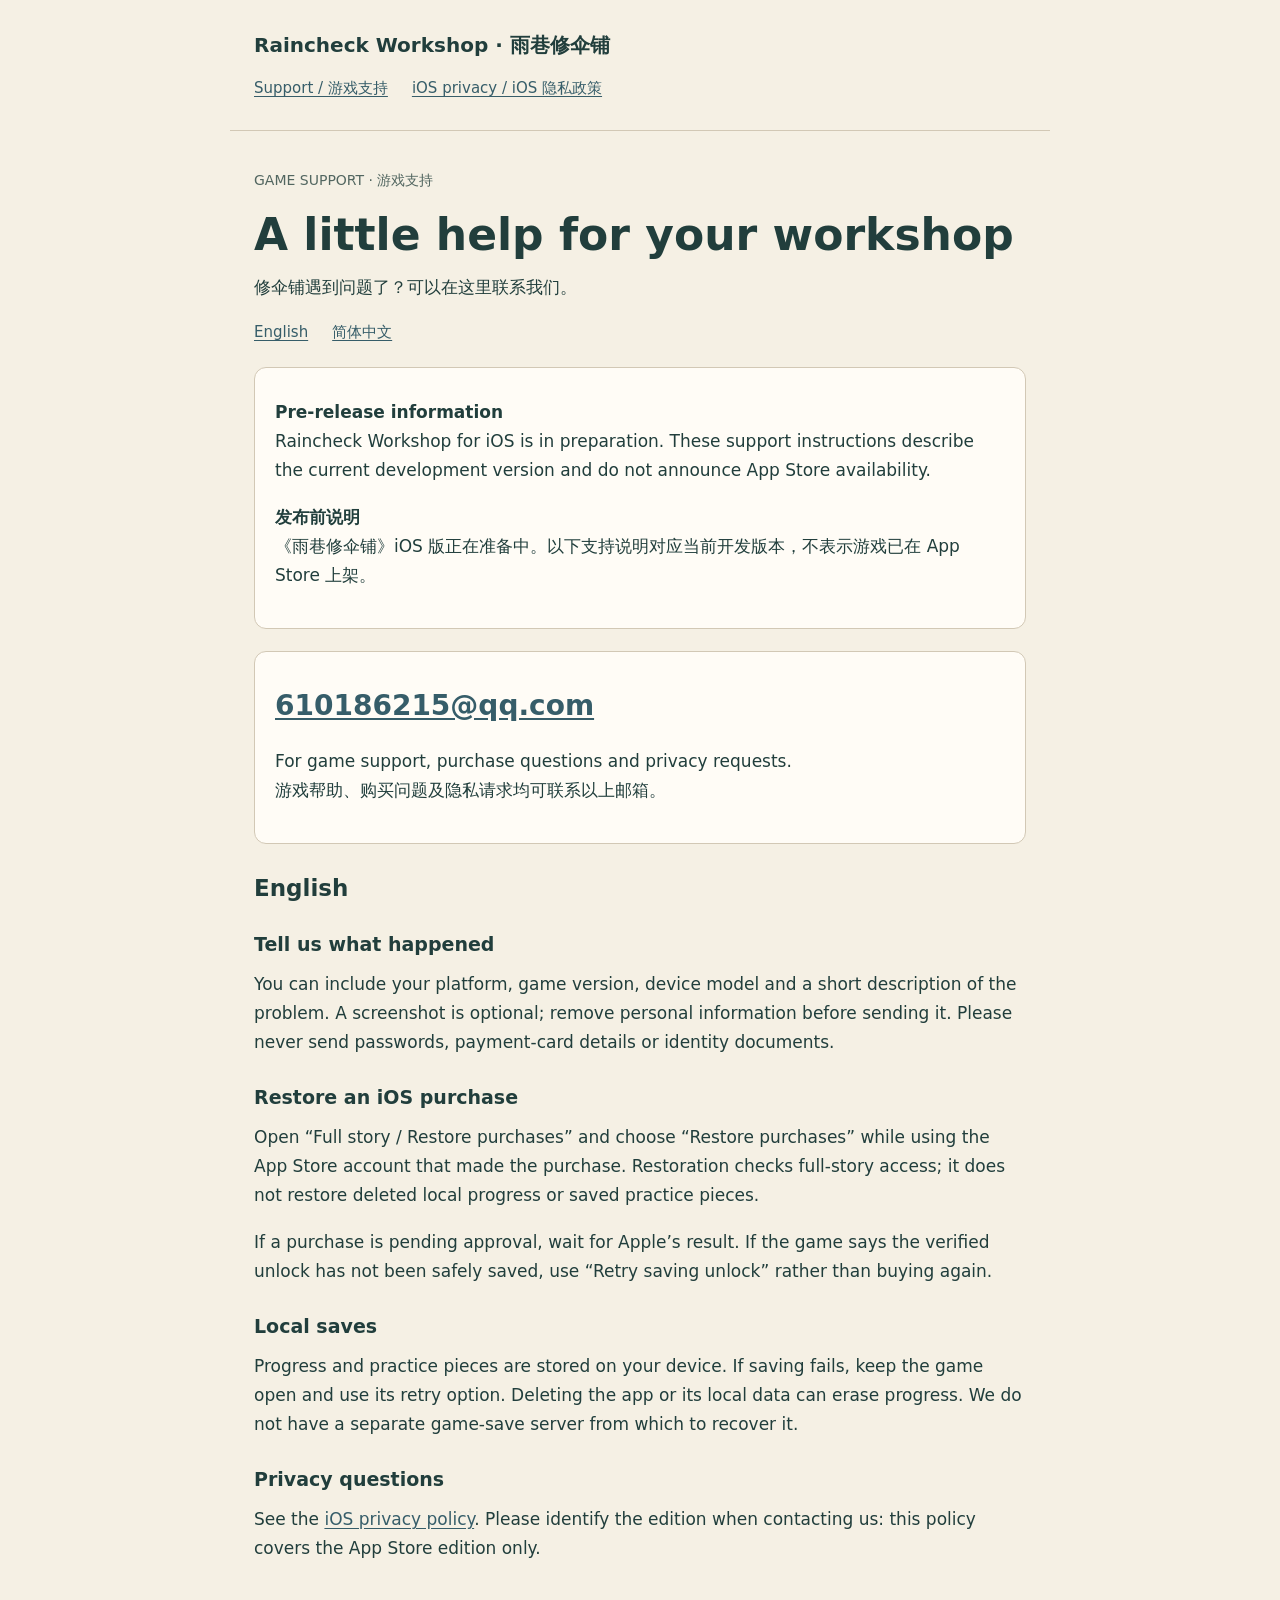
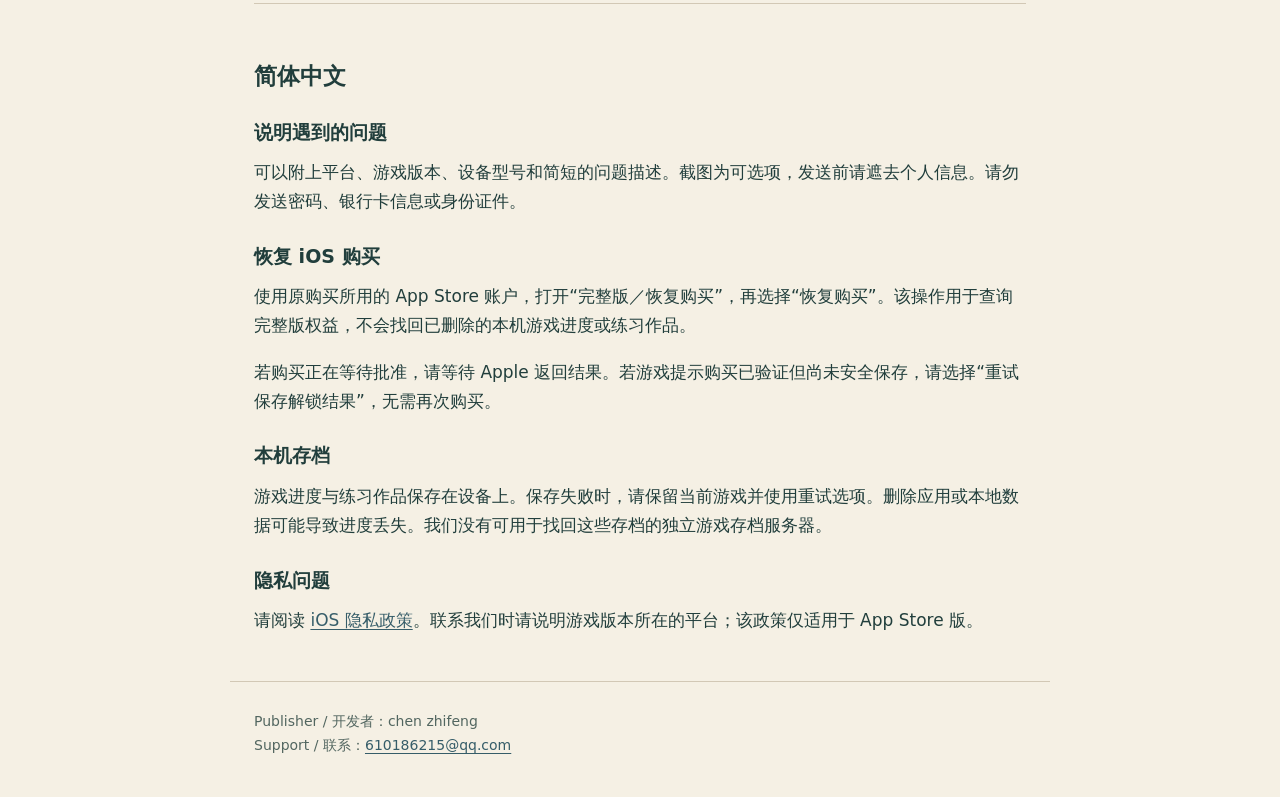
==== index.html @ 1dd869b3 "Publish bilingual support and pre-release iOS privacy draft" ====
<!doctype html>
<html lang="en"><head><meta charset="utf-8"><meta name="viewport" content="width=device-width, initial-scale=1"><title>Support / 游戏支持 · Raincheck Workshop</title><meta name="description" content="Help with Raincheck Workshop, iOS purchases, local saves and privacy requests. 雨巷修伞铺游戏支持。"><meta name="color-scheme" content="light"><link rel="stylesheet" href="style.css"><link rel="icon" href="data:image/svg+xml,%3Csvg xmlns='http://www.w3.org/2000/svg' viewBox='0 0 64 64'%3E%3Crect width='64' height='64' rx='14' fill='%23213e3c'/%3E%3Ctext x='32' y='46' text-anchor='middle' font-size='45' fill='%23f5f0e4' font-family='serif'%3ER%3C/text%3E%3C/svg%3E"></head><body><a class="skip" href="#main">Skip to content / 跳转正文</a><header><p class="brand">Raincheck Workshop <span lang="zh-Hans">· 雨巷修伞铺</span></p><nav aria-label="Main navigation"><a href="index.html">Support / 游戏支持</a><a href="privacy-ios.html">iOS privacy / iOS 隐私政策</a></nav></header><main id="main"><p class="eyebrow">GAME SUPPORT · 游戏支持</p><h1>A little help for your workshop</h1><p lang="zh-Hans">修伞铺遇到问题了？可以在这里联系我们。</p><nav aria-label="Language sections"><a href="#english" lang="en">English</a><a href="#chinese" lang="zh-Hans">简体中文</a></nav>
<aside class="card" aria-label="Release status"><p><strong>Pre-release information</strong><br>Raincheck Workshop for iOS is in preparation. These support instructions describe the current development version and do not announce App Store availability.</p><p lang="zh-Hans"><strong>发布前说明</strong><br>《雨巷修伞铺》iOS 版正在准备中。以下支持说明对应当前开发版本，不表示游戏已在 App Store 上架。</p></aside>
<div class="card"><p class="contact"><a href="mailto:610186215@qq.com">610186215@qq.com</a></p><p>For game support, purchase questions and privacy requests.<br><span lang="zh-Hans">游戏帮助、购买问题及隐私请求均可联系以上邮箱。</span></p></div>
<section id="english" lang="en"><h2>English</h2><h3>Tell us what happened</h3><p>You can include your platform, game version, device model and a short description of the problem. A screenshot is optional; remove personal information before sending it. Please never send passwords, payment-card details or identity documents.</p><h3>Restore an iOS purchase</h3><p>Open “Full story / Restore purchases” and choose “Restore purchases” while using the App Store account that made the purchase. Restoration checks full-story access; it does not restore deleted local progress or saved practice pieces.</p><p>If a purchase is pending approval, wait for Apple’s result. If the game says the verified unlock has not been safely saved, use “Retry saving unlock” rather than buying again.</p><h3>Local saves</h3><p>Progress and practice pieces are stored on your device. If saving fails, keep the game open and use its retry option. Deleting the app or its local data can erase progress. We do not have a separate game-save server from which to recover it.</p><h3>Privacy questions</h3><p>See the <a href="privacy-ios.html">iOS privacy policy</a>. Please identify the edition when contacting us: this policy covers the App Store edition only.</p></section>
<section id="chinese" lang="zh-Hans"><h2>简体中文</h2><h3>说明遇到的问题</h3><p>可以附上平台、游戏版本、设备型号和简短的问题描述。截图为可选项，发送前请遮去个人信息。请勿发送密码、银行卡信息或身份证件。</p><h3>恢复 iOS 购买</h3><p>使用原购买所用的 App Store 账户，打开“完整版／恢复购买”，再选择“恢复购买”。该操作用于查询完整版权益，不会找回已删除的本机游戏进度或练习作品。</p><p>若购买正在等待批准，请等待 Apple 返回结果。若游戏提示购买已验证但尚未安全保存，请选择“重试保存解锁结果”，无需再次购买。</p><h3>本机存档</h3><p>游戏进度与练习作品保存在设备上。保存失败时，请保留当前游戏并使用重试选项。删除应用或本地数据可能导致进度丢失。我们没有可用于找回这些存档的独立游戏存档服务器。</p><h3>隐私问题</h3><p>请阅读 <a href="privacy-ios.html">iOS 隐私政策</a>。联系我们时请说明游戏版本所在的平台；该政策仅适用于 App Store 版。</p></section></main><footer>Publisher / 开发者：chen zhifeng<br>Support / 联系：<a href="mailto:610186215@qq.com">610186215@qq.com</a></footer></body></html>
---- style.css ----
*{box-sizing:border-box}html{scroll-behavior:smooth}body{margin:0;background:#f5f0e4;color:#213e3c;font:17px/1.7 ui-sans-serif,system-ui,-apple-system,BlinkMacSystemFont,"Segoe UI","Noto Sans",sans-serif}header,main,footer{max-width:820px;margin:auto;padding:28px 24px}header{border-bottom:1px solid #d2c8b5}nav{display:flex;flex-wrap:wrap;gap:10px 24px;font-size:15px}.brand{font-weight:700;font-size:20px;margin:0 0 14px}h1{font-size:clamp(30px,6vw,44px);line-height:1.15;margin:16px 0 12px}h2{font-size:23px;line-height:1.3;margin:30px 0 10px}h3{font-size:19px;margin:24px 0 7px}p{margin:10px 0 18px}a{color:#365d69;text-underline-offset:3px;overflow-wrap:anywhere}a:hover{color:#703f5c}a:focus-visible{outline:3px solid #9a6327;outline-offset:4px}.eyebrow,.muted,footer{font-size:14px;color:#526660}.card{background:#fffcf6;border:1px solid #d2c8b5;border-radius:12px;padding:20px;margin:22px 0}.contact{font-size:clamp(20px,5vw,28px);font-weight:650}section{scroll-margin-top:20px}section+section{border-top:1px solid #d2c8b5;padding-top:28px;margin-top:40px}li{margin:8px 0}footer{padding-bottom:40px;border-top:1px solid #d2c8b5}.skip{position:absolute;left:-9999px}.skip:focus{left:20px;top:10px;background:#fff;padding:8px}@media(prefers-reduced-motion:reduce){html{scroll-behavior:auto}}
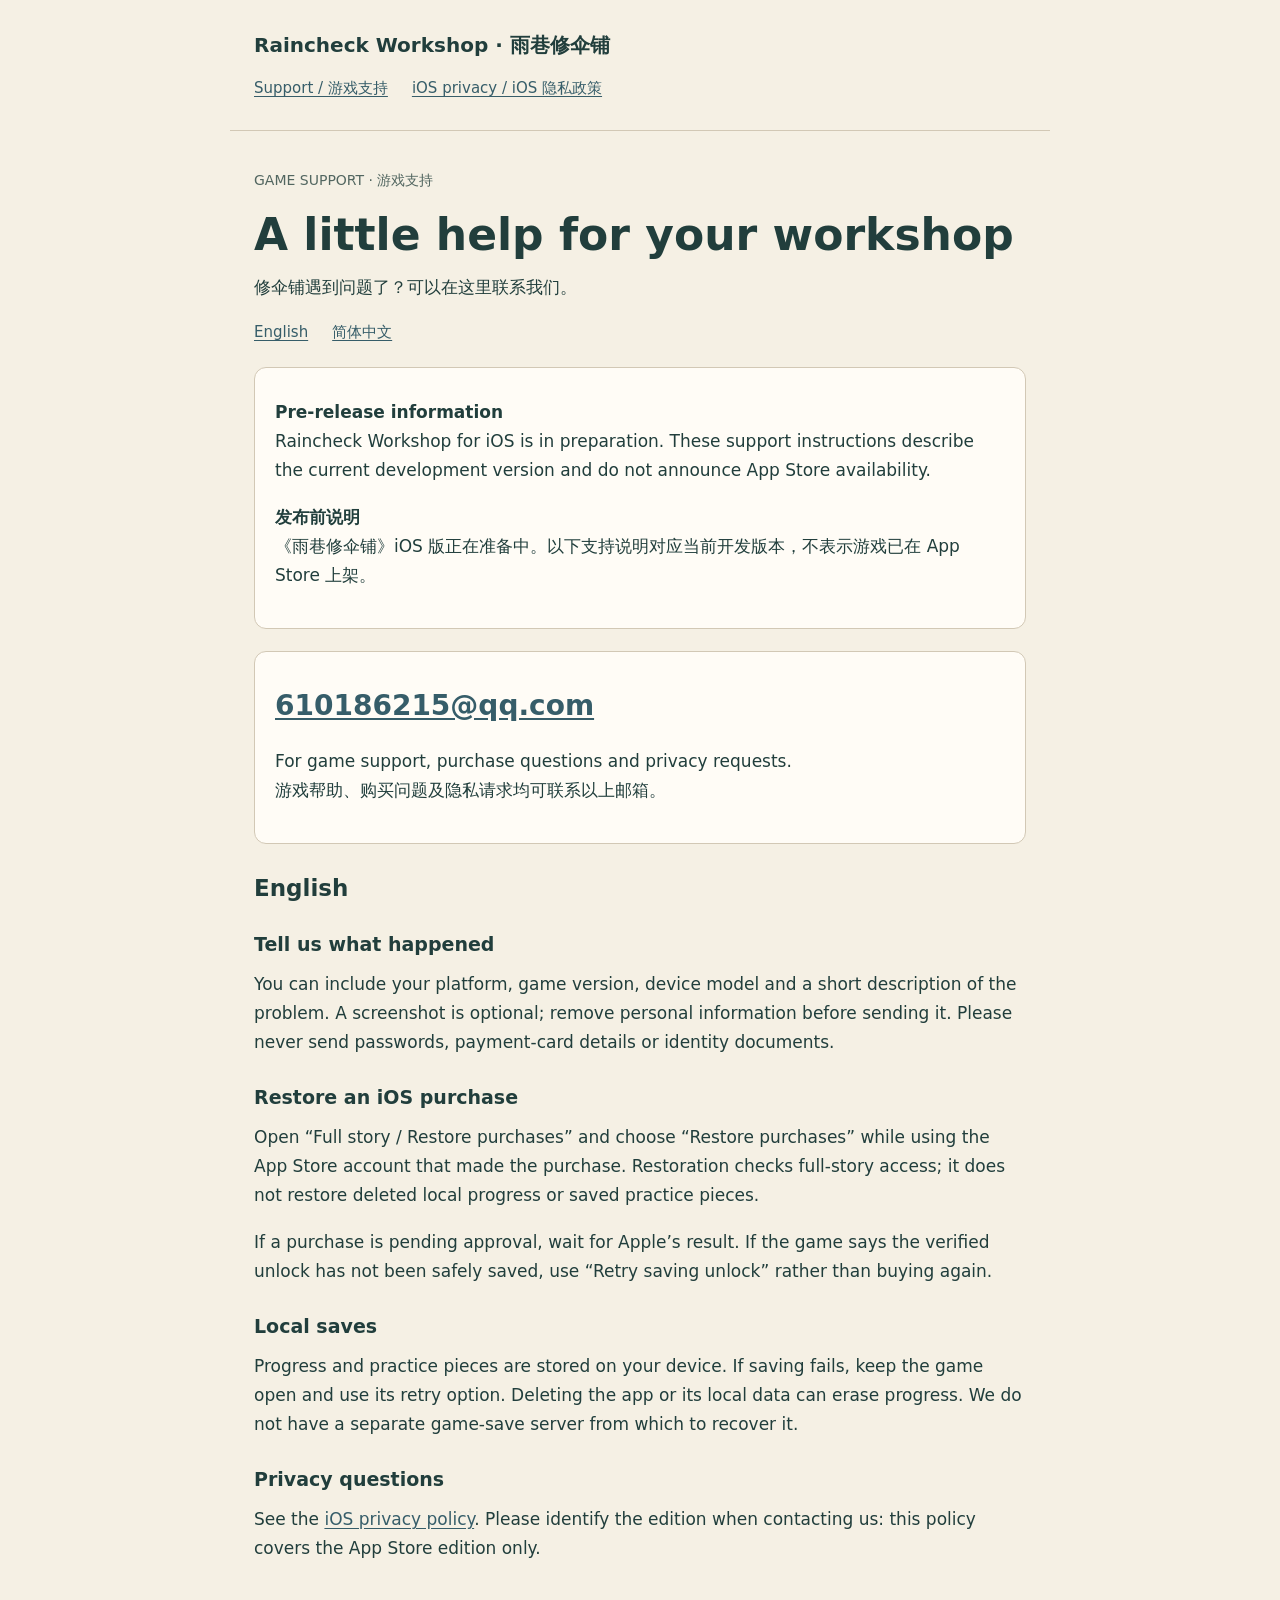
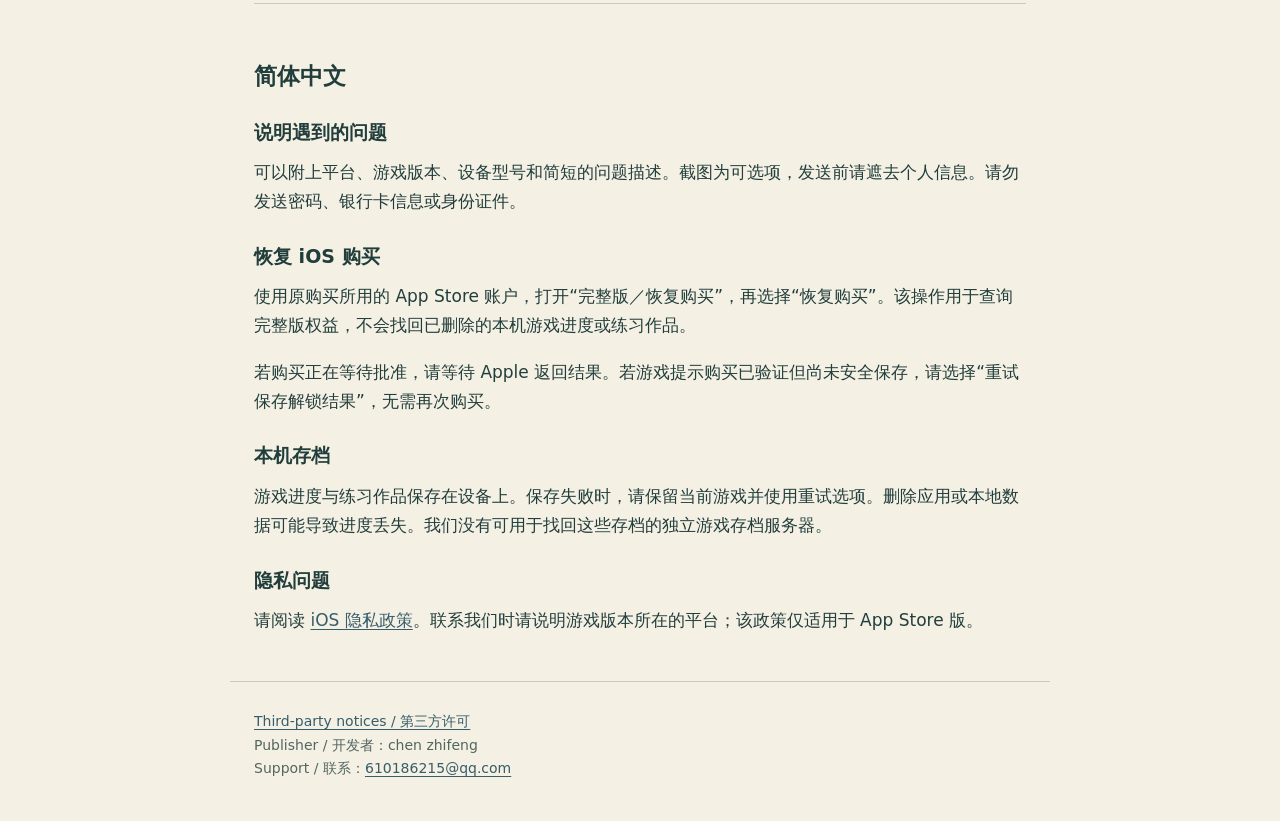
==== commit 7ccc9dd4: "Publish complete version-specific open-source notices linked from support and privacy" ====
--- a/index.html
+++ b/index.html
@@ -3,4 +3,4 @@
 <aside class="card" aria-label="Release status"><p><strong>Pre-release information</strong><br>Raincheck Workshop for iOS is in preparation. These support instructions describe the current development version and do not announce App Store availability.</p><p lang="zh-Hans"><strong>发布前说明</strong><br>《雨巷修伞铺》iOS 版正在准备中。以下支持说明对应当前开发版本，不表示游戏已在 App Store 上架。</p></aside>
 <div class="card"><p class="contact"><a href="mailto:610186215@qq.com">610186215@qq.com</a></p><p>For game support, purchase questions and privacy requests.<br><span lang="zh-Hans">游戏帮助、购买问题及隐私请求均可联系以上邮箱。</span></p></div>
 <section id="english" lang="en"><h2>English</h2><h3>Tell us what happened</h3><p>You can include your platform, game version, device model and a short description of the problem. A screenshot is optional; remove personal information before sending it. Please never send passwords, payment-card details or identity documents.</p><h3>Restore an iOS purchase</h3><p>Open “Full story / Restore purchases” and choose “Restore purchases” while using the App Store account that made the purchase. Restoration checks full-story access; it does not restore deleted local progress or saved practice pieces.</p><p>If a purchase is pending approval, wait for Apple’s result. If the game says the verified unlock has not been safely saved, use “Retry saving unlock” rather than buying again.</p><h3>Local saves</h3><p>Progress and practice pieces are stored on your device. If saving fails, keep the game open and use its retry option. Deleting the app or its local data can erase progress. We do not have a separate game-save server from which to recover it.</p><h3>Privacy questions</h3><p>See the <a href="privacy-ios.html">iOS privacy policy</a>. Please identify the edition when contacting us: this policy covers the App Store edition only.</p></section>
-<section id="chinese" lang="zh-Hans"><h2>简体中文</h2><h3>说明遇到的问题</h3><p>可以附上平台、游戏版本、设备型号和简短的问题描述。截图为可选项，发送前请遮去个人信息。请勿发送密码、银行卡信息或身份证件。</p><h3>恢复 iOS 购买</h3><p>使用原购买所用的 App Store 账户，打开“完整版／恢复购买”，再选择“恢复购买”。该操作用于查询完整版权益，不会找回已删除的本机游戏进度或练习作品。</p><p>若购买正在等待批准，请等待 Apple 返回结果。若游戏提示购买已验证但尚未安全保存，请选择“重试保存解锁结果”，无需再次购买。</p><h3>本机存档</h3><p>游戏进度与练习作品保存在设备上。保存失败时，请保留当前游戏并使用重试选项。删除应用或本地数据可能导致进度丢失。我们没有可用于找回这些存档的独立游戏存档服务器。</p><h3>隐私问题</h3><p>请阅读 <a href="privacy-ios.html">iOS 隐私政策</a>。联系我们时请说明游戏版本所在的平台；该政策仅适用于 App Store 版。</p></section></main><footer>Publisher / 开发者：chen zhifeng<br>Support / 联系：<a href="mailto:610186215@qq.com">610186215@qq.com</a></footer></body></html>+<section id="chinese" lang="zh-Hans"><h2>简体中文</h2><h3>说明遇到的问题</h3><p>可以附上平台、游戏版本、设备型号和简短的问题描述。截图为可选项，发送前请遮去个人信息。请勿发送密码、银行卡信息或身份证件。</p><h3>恢复 iOS 购买</h3><p>使用原购买所用的 App Store 账户，打开“完整版／恢复购买”，再选择“恢复购买”。该操作用于查询完整版权益，不会找回已删除的本机游戏进度或练习作品。</p><p>若购买正在等待批准，请等待 Apple 返回结果。若游戏提示购买已验证但尚未安全保存，请选择“重试保存解锁结果”，无需再次购买。</p><h3>本机存档</h3><p>游戏进度与练习作品保存在设备上。保存失败时，请保留当前游戏并使用重试选项。删除应用或本地数据可能导致进度丢失。我们没有可用于找回这些存档的独立游戏存档服务器。</p><h3>隐私问题</h3><p>请阅读 <a href="privacy-ios.html">iOS 隐私政策</a>。联系我们时请说明游戏版本所在的平台；该政策仅适用于 App Store 版。</p></section></main><footer><a href="licenses.html">Third-party notices / 第三方许可</a><br>Publisher / 开发者：chen zhifeng<br>Support / 联系：<a href="mailto:610186215@qq.com">610186215@qq.com</a></footer></body></html>
